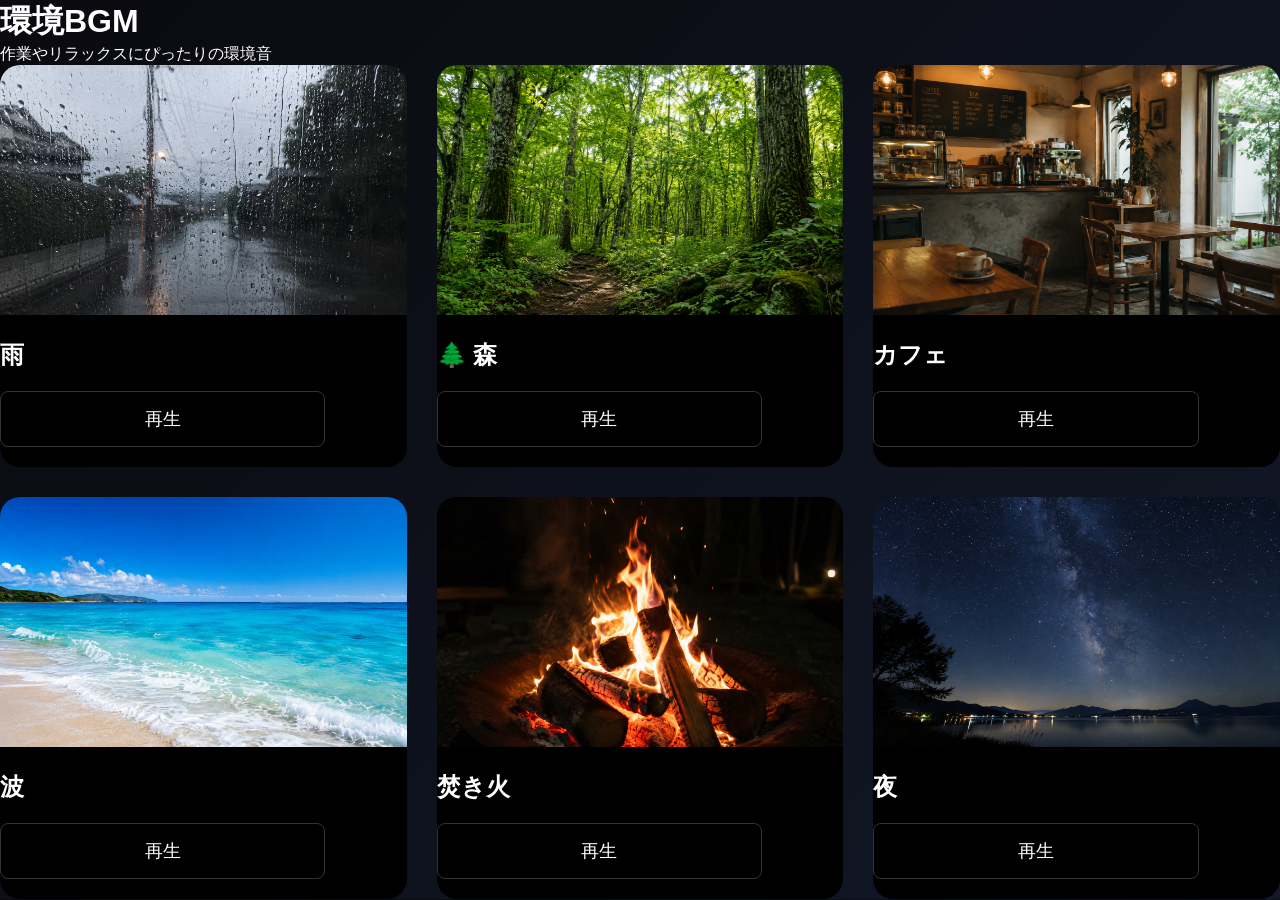
==== bgm.html @ 49ec8206 "環境bgmのとこ" ====
<!DOCTYPE html>
<html lang="en">
<head>
    <meta charset="UTF-8">
    <meta name="viewport" content="width=device-width, initial-scale=1.0">
    <title>Document</title>
    <link rel="stylesheet" href="css/style.css">
</head>
<body>
    
</body>
</html>
<body class="bgm-page">

<h1 class="bgm-title">環境BGM</h1>
<p class="bgm-subtitle">作業やリラックスにぴったりの環境音</p>

<div class="bgm-grid">

    <div class="bgm-card">
        <img src="img16.png" alt="雨">
        <h2>雨</h2>
        <button class="btn" onclick="playMusic('rain.mp3')">再生</button>
    </div>

    <div class="bgm-card">
        <img src="img14.png" alt="森">
        <h2>🌲 森</h2>
        <button class="btn" onclick="playMusic('forest.mp3')">再生</button>
    </div>

    <div class="bgm-card">
        <img src="img17.png" alt="カフェ">
        <h2>カフェ</h2>
        <button class="btn" onclick="playMusic('cafe.mp3')">再生</button>
    </div>

    <div class="bgm-card">
        <img src="img15.png" alt="波">
        <h2>波</h2>
        <button class="btn" onclick="playMusic('wave.mp3')">再生</button>
    </div>

    <div class="bgm-card">
        <img src="img18.png" alt="焚き火">
        <h2>焚き火</h2>
        <button class="btn" onclick="playMusic('fire.mp3')">再生</button>
    </div>

    <div class="bgm-card">
        <img src="img19.png" alt="夜">
        <h2>夜</h2>
        <button class="btn" onclick="playMusic('night.mp3')">再生</button>
    </div>

</div>

<audio id="player" loop></audio>

<script src="js/bgm.js"></script>

</body>
---- css/style.css ----
* {
  margin: 0;
  padding: 0;
  box-sizing: border-box;
  font-family: Arial, sans-serif;
}

body {
  background: #0b0b0f;
  color: #fff;
  overflow: hidden;
}

/* ===== HERO ===== */
.hero {
  position: relative;
  height: 100vh;
  display: flex;
  flex-direction: column;
}

/* ===== NAV ===== */
.nav {
  display: flex;
  justify-content: space-between;
  padding: 20px 60px;
  z-index: 3;
}

.nav ul {
  display: flex;
  gap: 25px;
  list-style: none;
  color: #aaa;
  font-size: 14px;
}

.logo {
  font-weight: bold;
  letter-spacing: 2px;
}

/* ===== TEXT ===== */
.hero-content {
  position: relative;
  z-index: 3;
  flex: 1;
  display: flex;
  flex-direction: column;
  justify-content: center;
  padding-left: 60px;
}

.hero-content h1 {
  font-size: 52px;
  line-height: 1.3;
  margin-bottom: 20px;
}

.hero-content p {
  color: #aaa;
  margin-bottom: 30px;
}

/* ===== BUTTON ===== */
.buttons {
  display: flex;
  gap: 15px;
}

.btn {
  padding: 12px 20px;
  border-radius: 8px;
  text-decoration: none;
  font-size: 14px;
  border: 1px solid #333;
  color: #fff;
  transition: 0.3s;
}

.btn.primary {
  background: #000;
  color: #fff;
}

/* ===== SLIDESHOW ===== */
.slideshow {
  position: absolute;
  top: 0;
  right: 0;
  width: 55%;
  height: 100%;
  overflow: hidden;
  z-index: 1;
}

.slideshow img {
  width: 100%;
  height: 100%;
  object-fit: cover;
  opacity: 0;
  transition: opacity 1s ease-in-out;
  filter: brightness(0.55);
  transform: scale(1.05);
}

/* グラデーション影 */
.slideshow::after {
  content: "";
  position: absolute;
  top: 0;
  left: 0;
  width: 100%;
  height: 100%;
  background: linear-gradient(to left, rgba(11,11,15,1), transparent);
}

/* 光エフェクト */
.glow {
  position: absolute;
  top: -100px;
  right: -100px;
  width: 400px;
  height: 400px;
  background: radial-gradient(circle, rgba(255,255,255,0.12), transparent 60%);
  filter: blur(40px);
  z-index: 2;
}

.tool-grid {
  display: grid;
  grid-template-columns: repeat(auto-fit, minmax(200px, 1fr));
  gap: 20px;
}

body {
  margin: 0;
  font-family: "Segoe UI", sans-serif;
  background: linear-gradient(135deg, #0a0a0f, #111827);
  color: white;
}

/* ヘッダー */
.hero {
  padding: 40px 20px;
}

.nav {
  display: flex;
  justify-content: space-between;
  align-items: center;
  margin-bottom: 40px;
}

.logo {
  font-weight: bold;
  font-size: 20px;
  letter-spacing: 1px;
}

.nav ul {
  display: flex;
  gap: 20px;
  list-style: none;
}

.nav a,
.nav li {
  color: white;
  text-decoration: none;
  opacity: 0.8;
  transition: 0.3s;
}

.nav a:hover {
  opacity: 1;
}

/* タイトル */
.hero-content h1 {
  font-size: 40px;
  margin: 0;
}

.hero-content p {
  opacity: 0.7;
  margin-top: 10px;
}

/* グリッド */
.tool-grid {
  display: grid;
  grid-template-columns: repeat(auto-fit, minmax(220px, 1fr));
  gap: 20px;
}

/* ⭐ガラスカード本体 */
.tool-card {
  display: flex;
  align-items: center;
  justify-content: center;
  text-align: center;

  padding: 22px;
  border-radius: 18px;

  color: white;
  text-decoration: none;

  background: rgba(255, 255, 255, 0.07);
  backdrop-filter: blur(14px);
  -webkit-backdrop-filter: blur(14px);

  border: 1px solid rgba(255, 255, 255, 0.12);

  box-shadow: 0 8px 30px rgba(0, 0, 0, 0.4);

  transition: all 0.25s ease;
  font-weight: 500;
}

/* ホバー */
.tool-card:hover {
  transform: translateY(-6px) scale(1.02);
  background: rgba(255, 255, 255, 0.12);
  border: 1px solid rgba(255, 255, 255, 0.25);
  box-shadow: 0 12px 40px rgba(0, 0, 0, 0.6);
}

/* クリック感 */
.tool-card:active {
  transform: translateY(-2px) scale(0.98);
}

.tool-card:hover {
  transform: translateY(-5px);
  box-shadow: 0 8px 20px rgba(0,0,0,0.15);
}


.card-container {
  margin-top: 30px;
  display: grid;
  grid-template-columns: repeat(2, 1fr);
  gap: 20px;
}

.card {
  height: 120px;
  perspective: 1000px;
  cursor: pointer;
}

.card-inner {
  width: 100%;
  height: 100%;
  position: relative;
  transform-style: preserve-3d;
  transition: transform 0.6s;
}

.card.flipped .card-inner {
  transform: rotateY(180deg);
}

.card-face {
  position: absolute;
  width: 100%;
  height: 100%;
  backface-visibility: hidden;
  border-radius: 12px;
  display: flex;
  align-items: center;
  justify-content: center;
  font-weight: bold;
  box-shadow: 0 4px 10px rgba(0,0,0,0.1);
}

/* 裏 */
.card-back {
  background: #333;
  color: white;
}

/* 表 */
.card-front {
  background: white;
  transform: rotateY(180deg);
}



.gacha-page .card-container {
  margin-top: 30px;
  display: grid;
  grid-template-columns: repeat(2, 1fr);
  gap: 20px;
  max-width: 500px;
  margin-left: auto;
  margin-right: auto;
}

.gacha-page .card {
  height: 140px;
  perspective: 1000px;
  cursor: pointer;
}

.gacha-page .card-inner {
  width: 100%;
  height: 100%;
  position: relative;
  transform-style: preserve-3d;
  transition: transform 0.6s;
}

.gacha-page .card.flipped .card-inner {
  transform: rotateY(180deg);
}

.gacha-page .card-face {
  position: absolute;
  width: 100%;
  height: 100%;
  backface-visibility: hidden;
  border-radius: 12px;
  display: flex;
  align-items: center;
  justify-content: center;
  font-weight: bold;
  box-shadow: 0 4px 10px rgba(0,0,0,0.1);
  padding: 10px;
}

.gacha-page .card-front {
  background: #ffffff;
  color: #222;
  border-radius: 12px;
}

.gacha-page .card-back {
  background: linear-gradient(135deg, #333, #555);
  color: white;
  border-radius: 12px;
}

.gacha-page .card {
  box-shadow: 0 8px 20px rgba(0,0,0,0.15);
  transition: transform 0.2s;
}

.gacha-page .card:hover {
  transform: translateY(-4px);
}

.gacha-page h1 {
  margin-top: 10px;
  margin-bottom: 30px;
  text-align: center;
}

.gacha-page {
  padding: 40px 20px;
  text-align: center;
}

.gacha-page .btn {
  background: #4a67ff;
  color: white;
  border: none;
  padding: 12px 20px;
  border-radius: 10px;
  font-size: 16px;
  cursor: pointer;
  transition: 0.2s;
  box-shadow: 0 4px 10px rgba(0,0,0,0.15);
  margin-top: 30px;
}
.gacha-page {
    min-height: 100vh;

    background-image: url("../img13.png");
    background-size: cover;
    background-position: center;
    background-repeat: no-repeat;
}
.bgm-container{
    max-width: 1200px;   /* ページ全体を広く使う */
    width: 90%;
    margin: 50px auto;   /* 中央に配置 */
}

.bgm-grid{
    display: grid;
    grid-template-columns: repeat(3, 1fr); /* 3列 */
    gap: 30px;
}

.bgm-card{
    background: black;
    border-radius: 20px;
    overflow: hidden;
    box-shadow: 0 5px 15px white(0,0,0,.15);
}

.bgm-card img{
    width: 100%;
    height: 250px;
    object-fit: cover;
}

.bgm-card h2{
    font-size: 24px;
    margin: 20px 0;
    font-family: Arial, sans-serif;
}

.bgm-card button{
    width: 80%;
    padding: 15px;
    margin-bottom: 20px;
    font-size: 18px;
    background-color:#000
    
}
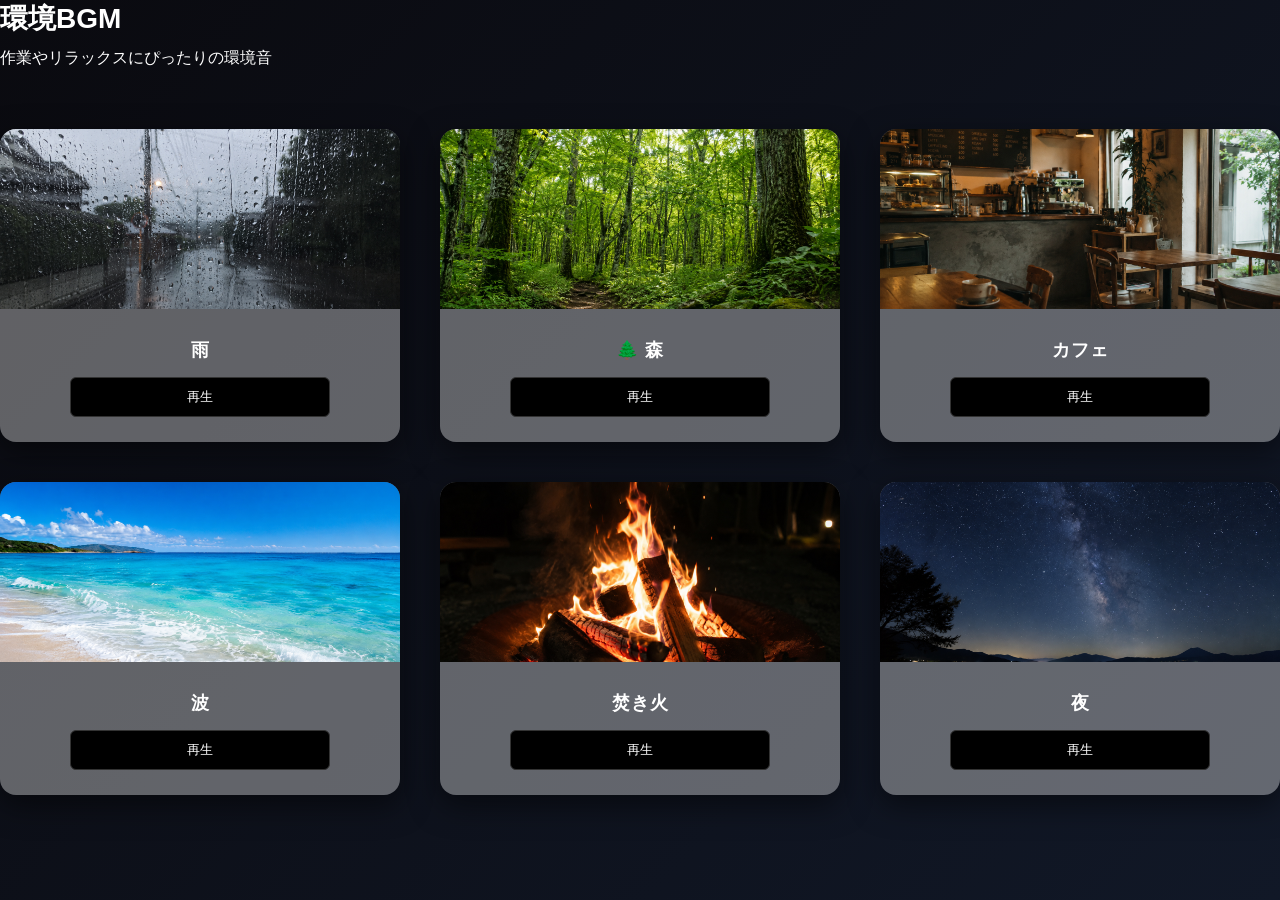
==== commit e319434b: "環境bgm bgmを入れて細かい調整もしたよ" ====
--- a/bgm.html
+++ b/bgm.html
@@ -6,10 +6,6 @@
     <title>Document</title>
     <link rel="stylesheet" href="css/style.css">
 </head>
-<body>
-    
-</body>
-</html>
 <body class="bgm-page">
 
 <h1 class="bgm-title">環境BGM</h1>
@@ -20,7 +16,7 @@
     <div class="bgm-card">
         <img src="img16.png" alt="雨">
         <h2>雨</h2>
-        <button class="btn" onclick="playMusic('rain.mp3')">再生</button>
+        <button class="btn" onclick="playMusic('rain-sound.mp3')">再生</button>
     </div>
 
     <div class="bgm-card">
@@ -38,7 +34,7 @@
     <div class="bgm-card">
         <img src="img15.png" alt="波">
         <h2>波</h2>
-        <button class="btn" onclick="playMusic('wave.mp3')">再生</button>
+        <button class="btn" onclick="playMusic('sea.mp3')">再生</button>
     </div>
 
     <div class="bgm-card">
@@ -59,4 +55,5 @@
 
 <script src="js/bgm.js"></script>
 
-</body>+</body>
+</html>
--- a/css/style.css
+++ b/css/style.css
@@ -384,42 +384,78 @@
     background-position: center;
     background-repeat: no-repeat;
 }
+.bgm-page{
+  margin: 0;
+    padding: 0;
+    min-height: 100vh;         /* 1画面分以上の高さを確保してスクロール可能に */
+    background-color: #0b0b0f; /* ダークモードの背景色 */
+    color: #ffffff;            /* 全体の文字色を白に */
+    overflow-y: auto;          /* 縦スクロールを強制的に許可 */
+}
+.bgm-page h1{
+  font-family: "Segoe UI",sans-serif;
+  font-size:28px;
+  margin-bottom:10px;
+}
+.bgm-page p{
+  font-family: "Segoe UI",sans-serif;
+  margin-bottom: 60px;
+}
 .bgm-container{
-    max-width: 1200px;   /* ページ全体を広く使う */
+    max-width: 1000px;   /* ページ全体を広く使う */
     width: 90%;
-    margin: 50px auto;   /* 中央に配置 */
+    margin: 60px auto;   /* 中央に配置 */
 }
 
 .bgm-grid{
     display: grid;
     grid-template-columns: repeat(3, 1fr); /* 3列 */
-    gap: 30px;
+    gap: 40px;
 }
 
 .bgm-card{
-    background: black;
-    border-radius: 20px;
-    overflow: hidden;
-    box-shadow: 0 5px 15px white(0,0,0,.15);
-}
-
+    border:1px soild rgba(225,225,225,0.8);
+    background: rgba(225,225,225,0.4);
+    border-radius: 16px;
+    overflow:hidden;
+    box-shadow: 0 10px 30px rgba(0,0,0,.5);
+    text-align:center;
+    transition:transform 0.3s ease,box-shadow 0.3s ease;
+}
+.bdm-card:hover{
+  transform: translateY(-5px);
+    background: rgba(255, 255, 255, 0.07);
+    border-color: rgba(255, 255, 255, 0.15);
+}
 .bgm-card img{
     width: 100%;
-    height: 250px;
+    height: 180px;
     object-fit: cover;
 }
 
 .bgm-card h2{
-    font-size: 24px;
-    margin: 20px 0;
-    font-family: Arial, sans-serif;
+    font-size: 18px;
+    margin: 25px 0 15px 0;
+    font-family: "Segoe UI", sans-serif;
+    font-weight: 600;
+    letter-spacing: 1px;
 }
 
 .bgm-card button{
-    width: 80%;
-    padding: 15px;
-    margin-bottom: 20px;
-    font-size: 18px;
-    background-color:#000
-    
+    display: inline-block;
+    width: 65%;
+    padding: 10px 0;
+    margin-bottom: 25px;
+    font-size: 13px;
+    font-family:"Segoe UI",sans-serif;
+    font-weight:500;
+    background-color:#000;
+    color: #fff;
+    border:1px soild reba(255,233,233,0.15);
+    border-radius: 6px;
+    cursor:pointer;
+    transition:0.2s;
+}
+.bgm-card button:hover {
+    background-color: rgba(255, 255, 255, 0.1);
 }
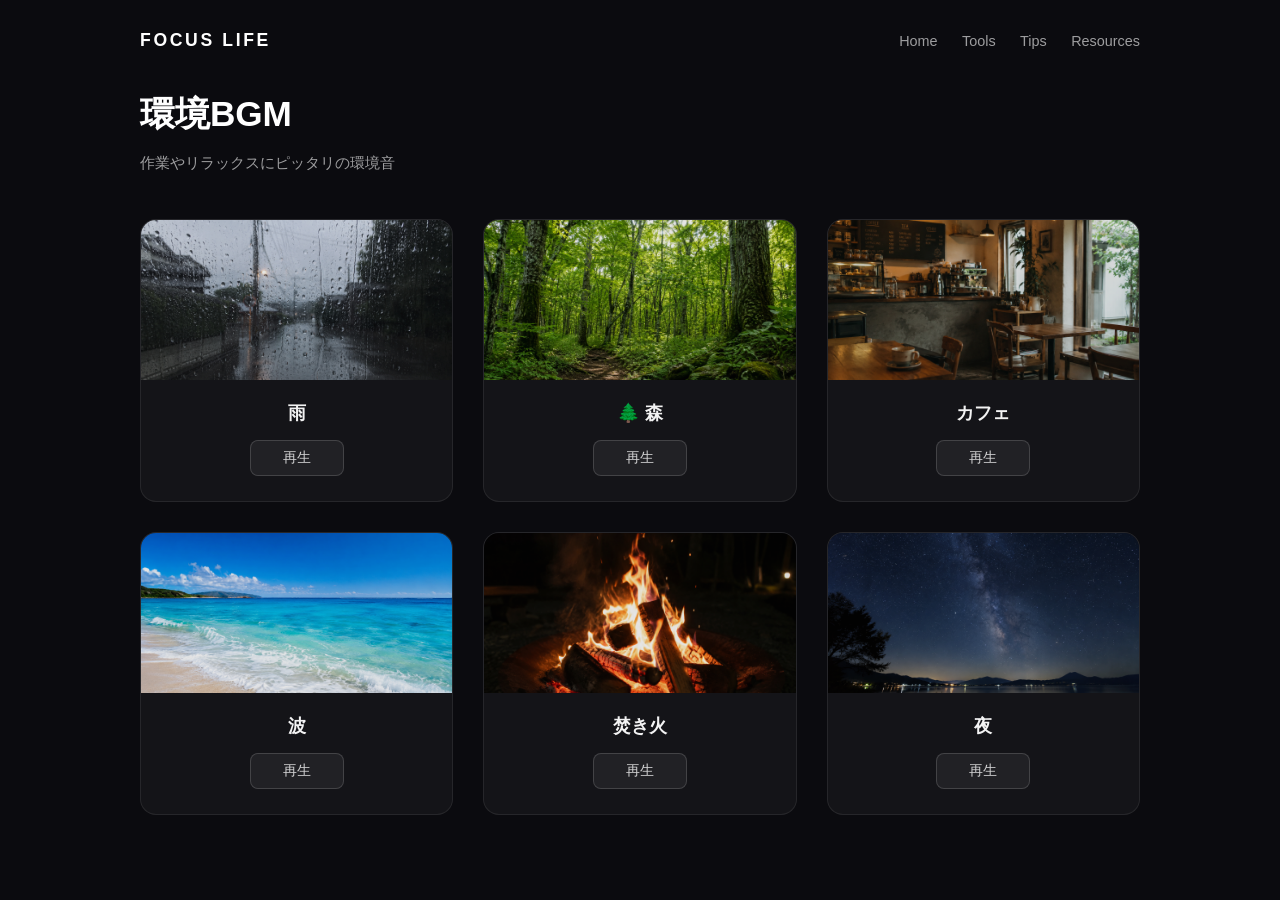
==== commit cd326d8b: "bgmページ bgmのページの修正" ====
--- a/bgm.html
+++ b/bgm.html
@@ -1,59 +1,67 @@
 <!DOCTYPE html>
-<html lang="en">
+<html lang="ja">
 <head>
     <meta charset="UTF-8">
     <meta name="viewport" content="width=device-width, initial-scale=1.0">
-    <title>Document</title>
-    <link rel="stylesheet" href="css/style.css">
+    <title>環境BGM - FOCUS LIFE</title>
+    <link rel="stylesheet" href="css/bgm.css">
 </head>
 <body class="bgm-page">
 
-<h1 class="bgm-title">環境BGM</h1>
-<p class="bgm-subtitle">作業やリラックスにぴったりの環境音</p>
+    <header class="bgm-header">
+        <div class="site-logo">Focus Life</div>
+        <nav class="site-nav">
+            <a href="index.html">Home</a>
+            <a href="tool.html">Tools</a>
+            <a href="gacha.html">Tips</a>
+            <a href="lifehacks.html">Resources</a>
+        </nav>
+    </header>
 
-<div class="bgm-grid">
-
-    <div class="bgm-card">
-        <img src="img16.png" alt="雨">
-        <h2>雨</h2>
-        <button class="btn" onclick="playMusic('rain-sound.mp3')">再生</button>
+    <div class="bgm-container">
+        <h1 class="bgm-title">環境BGM</h1>
+        <p class="bgm-subtitle">作業やリラックスにピッタリの環境音</p>
+        
+        <div class="bgm-grid">
+            <div class="bgm-card">
+                <img src="images/img16.png" alt="雨">
+                <h2>雨</h2>
+                <button class="btn" onclick="playMusic(this, 'rain-sound.mp3')">再生</button>
+            </div>
+            
+            <div class="bgm-card">
+                <img src="images/img14.png" alt="森">
+                <h2>🌲 森</h2>
+                <button class="btn" onclick="playMusic(this, 'forest.mp3')">再生</button>
+            </div>
+            
+            <div class="bgm-card">
+                <img src="images/img17.png" alt="カフェ">
+                <h2>カフェ</h2>
+                <button class="btn" onclick="playMusic(this, 'cafe.mp3')">再生</button>
+            </div>
+            
+            <div class="bgm-card">
+                <img src="images/img15.png" alt="波">
+                <h2>波</h2>
+                <button class="btn" onclick="playMusic(this, 'sea.mp3')">再生</button>
+            </div>
+            
+            <div class="bgm-card">
+                <img src="images/img18.png" alt="焚き火">
+                <h2>焚き火</h2>
+                <button class="btn" onclick="playMusic(this, 'fire.mp3')">再生</button>
+            </div>
+            
+            <div class="bgm-card">
+                <img src="images/img19.png" alt="夜">
+                <h2>夜</h2>
+                <button class="btn" onclick="playMusic(this, 'night.mp3')">再生</button>
+            </div>
+        </div>
     </div>
 
-    <div class="bgm-card">
-        <img src="img14.png" alt="森">
-        <h2>🌲 森</h2>
-        <button class="btn" onclick="playMusic('forest.mp3')">再生</button>
-    </div>
-
-    <div class="bgm-card">
-        <img src="img17.png" alt="カフェ">
-        <h2>カフェ</h2>
-        <button class="btn" onclick="playMusic('cafe.mp3')">再生</button>
-    </div>
-
-    <div class="bgm-card">
-        <img src="img15.png" alt="波">
-        <h2>波</h2>
-        <button class="btn" onclick="playMusic('sea.mp3')">再生</button>
-    </div>
-
-    <div class="bgm-card">
-        <img src="img18.png" alt="焚き火">
-        <h2>焚き火</h2>
-        <button class="btn" onclick="playMusic('fire.mp3')">再生</button>
-    </div>
-
-    <div class="bgm-card">
-        <img src="img19.png" alt="夜">
-        <h2>夜</h2>
-        <button class="btn" onclick="playMusic('night.mp3')">再生</button>
-    </div>
-
-</div>
-
-<audio id="player" loop></audio>
-
-<script src="js/bgm.js"></script>
-
+    <audio id="player" loop></audio>
+    <script src="js/bgm.js"></script>
 </body>
 </html>
--- a/css/bgm.css
+++ b/css/bgm.css
@@ -0,0 +1,147 @@
+/* --- ページ全体の基本設定 --- */
+.bgm-page {
+    margin: 0;
+    padding: 0;
+    min-height: 100vh;
+    background-color: #0b0b0f;
+    color: #ffffff;
+    overflow-y: auto;
+    font-family: "Segoe UI", -apple-system, BlinkMacSystemFont, Roboto, sans-serif;
+}
+
+/* --- 追加：共通ヘッダーのスタイル --- */
+.bgm-header {
+    max-width: 1000px;
+    margin: 0 auto;
+    padding: 30px 20px 0 20px;
+    display: flex;
+    justify-content: space-between;
+    align-items: center;
+}
+
+.site-logo {
+    font-size: 1.1rem;
+    font-weight: bold;
+    letter-spacing: 0.15em;
+    text-transform: uppercase;
+}
+
+.site-nav a {
+    color: rgba(255, 255, 255, 0.6);
+    text-decoration: none;
+    margin-left: 20px;
+    font-size: 0.9rem;
+    transition: color 0.2s;
+}
+
+.site-nav a:hover {
+    color: #ffffff;
+}
+
+/* --- レイアウトコンテナ（これで圧迫感が解消されます） --- */
+.bgm-container {
+    max-width: 1000px;
+    width: 90%;
+    margin: 40px auto 60px auto; /* ヘッダーが入ったので上の余白を少し調整 */
+    padding: 0;
+}
+
+.bgm-page h1 {
+    font-size: 2.2rem;
+    font-weight: 700;
+    margin-bottom: 8px;
+    letter-spacing: -0.05px;
+}
+
+.bgm-page p {
+    font-size: 0.95rem;
+    color: rgba(255, 255, 255, 0.6); /* rebaのタイポを修正 */
+    margin-bottom: 45px;
+}
+
+/* --- グリッド配置 --- */
+.bgm-grid {
+    display: grid;
+    grid-template-columns: repeat(3, 1fr); /* 3列 */
+    gap: 30px;
+}
+
+@media (max-width: 768px) {
+    .bgm-grid {
+        grid-template-columns: repeat(2, 1fr); /* スマホ・タブレットでは2列に */
+    }
+}
+
+/* --- カードのデザイン --- */
+.bgm-card {
+    border: 1px solid rgba(255, 255, 255, 0.08); /* soildのタイポを修正 */
+    background: rgba(255, 255, 255, 0.04);
+    border-radius: 16px;
+    overflow: hidden;
+    text-align: center;
+    padding-bottom: 25px;
+    transition: transform 0.3s cubic-bezier(0.25, 0.8, 0.25, 1),
+                background-color 0.3s ease,
+                border-color 0.3s ease,
+                box-shadow 0.3s ease;
+}
+
+.bgm-card:hover {
+    transform: translateY(-5px); /* ホバー時に少し浮き上がらせる演出 */
+    background: rgba(255, 255, 255, 0.07);
+    border-color: rgba(255, 255, 255, 0.2);
+}
+
+.bgm-card img {
+    width: 100%;
+    height: 160px;
+    object-fit: cover;
+    display: block;
+    opacity: 0.9;
+    transition: opacity 0.3s ease;
+}
+
+.bgm-card:hover img {
+    opacity: 1;
+}
+
+.bgm-card h2 {
+    font-size: 1.15rem;
+    font-weight: 600;
+    margin: 20px 0 15px 0;
+    color: rgba(255, 255, 255, 0.95);
+}
+
+/* --- ボタンのスタイル（.btn に統一） --- */
+.btn {
+    background: rgba(255, 255, 255, 0.06);
+    color: rgba(255, 255, 255, 0.8);
+    border: 1px solid rgba(255, 255, 255, 0.15);
+    padding: 8px 32px;
+    border-radius: 8px;
+    font-size: 0.85rem;
+    font-weight: 500;
+    cursor: pointer;
+    transition: all 0.2s ease;
+}
+
+.btn:hover {
+    background: #ffffff;
+    color: #0b0b0f;
+    border-color: #ffffff;
+    box-shadow: 0 4px 12px rgba(255, 255, 255, 0.15);
+}
+
+/* 再生中のスタイル */
+.btn.playing {
+    background: rgba(0, 212, 255, 0.1);
+    color: #00d4ff;
+    border-color: rgba(0, 212, 255, 0.4);
+}
+
+.btn.playing:hover {
+    background: #00d4ff;
+    color: #0b0b0f;
+    border-color: #00d4ff;
+    box-shadow: 0 4px 12px rgba(0, 212, 255, 0.3);
+}
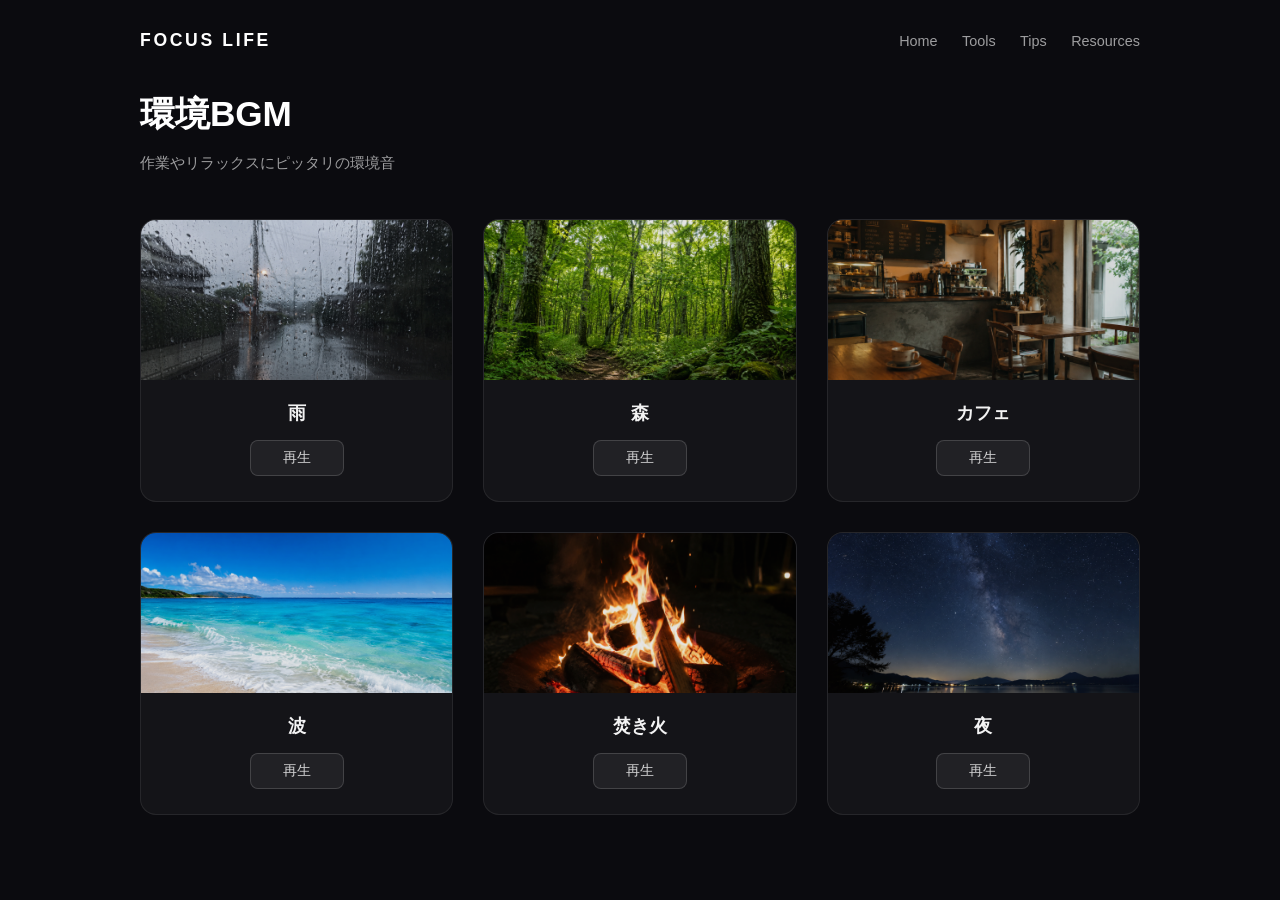
==== commit 9ee5d222: "買い物リスト" ====
--- a/bgm.html
+++ b/bgm.html
@@ -9,7 +9,7 @@
 <body class="bgm-page">
 
     <header class="bgm-header">
-        <div class="site-logo">Focus Life</div>
+        <div class="site-logo"><a href="index.html">Focus Life</a></div>
         <nav class="site-nav">
             <a href="index.html">Home</a>
             <a href="tool.html">Tools</a>
@@ -31,7 +31,7 @@
             
             <div class="bgm-card">
                 <img src="images/img14.png" alt="森">
-                <h2>🌲 森</h2>
+                <h2>森</h2>
                 <button class="btn" onclick="playMusic(this, 'forest.mp3')">再生</button>
             </div>
             
--- a/css/bgm.css
+++ b/css/bgm.css
@@ -1,4 +1,3 @@
-/* --- ページ全体の基本設定 --- */
 .bgm-page {
     margin: 0;
     padding: 0;
@@ -9,7 +8,6 @@
     font-family: "Segoe UI", -apple-system, BlinkMacSystemFont, Roboto, sans-serif;
 }
 
-/* --- 追加：共通ヘッダーのスタイル --- */
 .bgm-header {
     max-width: 1000px;
     margin: 0 auto;
@@ -17,13 +15,16 @@
     display: flex;
     justify-content: space-between;
     align-items: center;
+    color: #ffffff;
 }
 
-.site-logo {
+.site-logo a{
     font-size: 1.1rem;
     font-weight: bold;
     letter-spacing: 0.15em;
     text-transform: uppercase;
+    color: #ffffff;
+    text-decoration: none;
 }
 
 .site-nav a {
@@ -38,11 +39,10 @@
     color: #ffffff;
 }
 
-/* --- レイアウトコンテナ（これで圧迫感が解消されます） --- */
 .bgm-container {
     max-width: 1000px;
     width: 90%;
-    margin: 40px auto 60px auto; /* ヘッダーが入ったので上の余白を少し調整 */
+    margin: 40px auto 60px auto; 
     padding: 0;
 }
 
@@ -55,26 +55,24 @@
 
 .bgm-page p {
     font-size: 0.95rem;
-    color: rgba(255, 255, 255, 0.6); /* rebaのタイポを修正 */
+    color: rgba(255, 255, 255, 0.6); 
     margin-bottom: 45px;
 }
 
-/* --- グリッド配置 --- */
 .bgm-grid {
     display: grid;
-    grid-template-columns: repeat(3, 1fr); /* 3列 */
+    grid-template-columns: repeat(3, 1fr); 
     gap: 30px;
 }
 
 @media (max-width: 768px) {
     .bgm-grid {
-        grid-template-columns: repeat(2, 1fr); /* スマホ・タブレットでは2列に */
+        grid-template-columns: repeat(2, 1fr); 
     }
 }
 
-/* --- カードのデザイン --- */
 .bgm-card {
-    border: 1px solid rgba(255, 255, 255, 0.08); /* soildのタイポを修正 */
+    border: 1px solid rgba(255, 255, 255, 0.08); 
     background: rgba(255, 255, 255, 0.04);
     border-radius: 16px;
     overflow: hidden;
@@ -87,7 +85,7 @@
 }
 
 .bgm-card:hover {
-    transform: translateY(-5px); /* ホバー時に少し浮き上がらせる演出 */
+    transform: translateY(-5px); 
     background: rgba(255, 255, 255, 0.07);
     border-color: rgba(255, 255, 255, 0.2);
 }
@@ -112,7 +110,6 @@
     color: rgba(255, 255, 255, 0.95);
 }
 
-/* --- ボタンのスタイル（.btn に統一） --- */
 .btn {
     background: rgba(255, 255, 255, 0.06);
     color: rgba(255, 255, 255, 0.8);
@@ -132,7 +129,6 @@
     box-shadow: 0 4px 12px rgba(255, 255, 255, 0.15);
 }
 
-/* 再生中のスタイル */
 .btn.playing {
     background: rgba(0, 212, 255, 0.1);
     color: #00d4ff;
